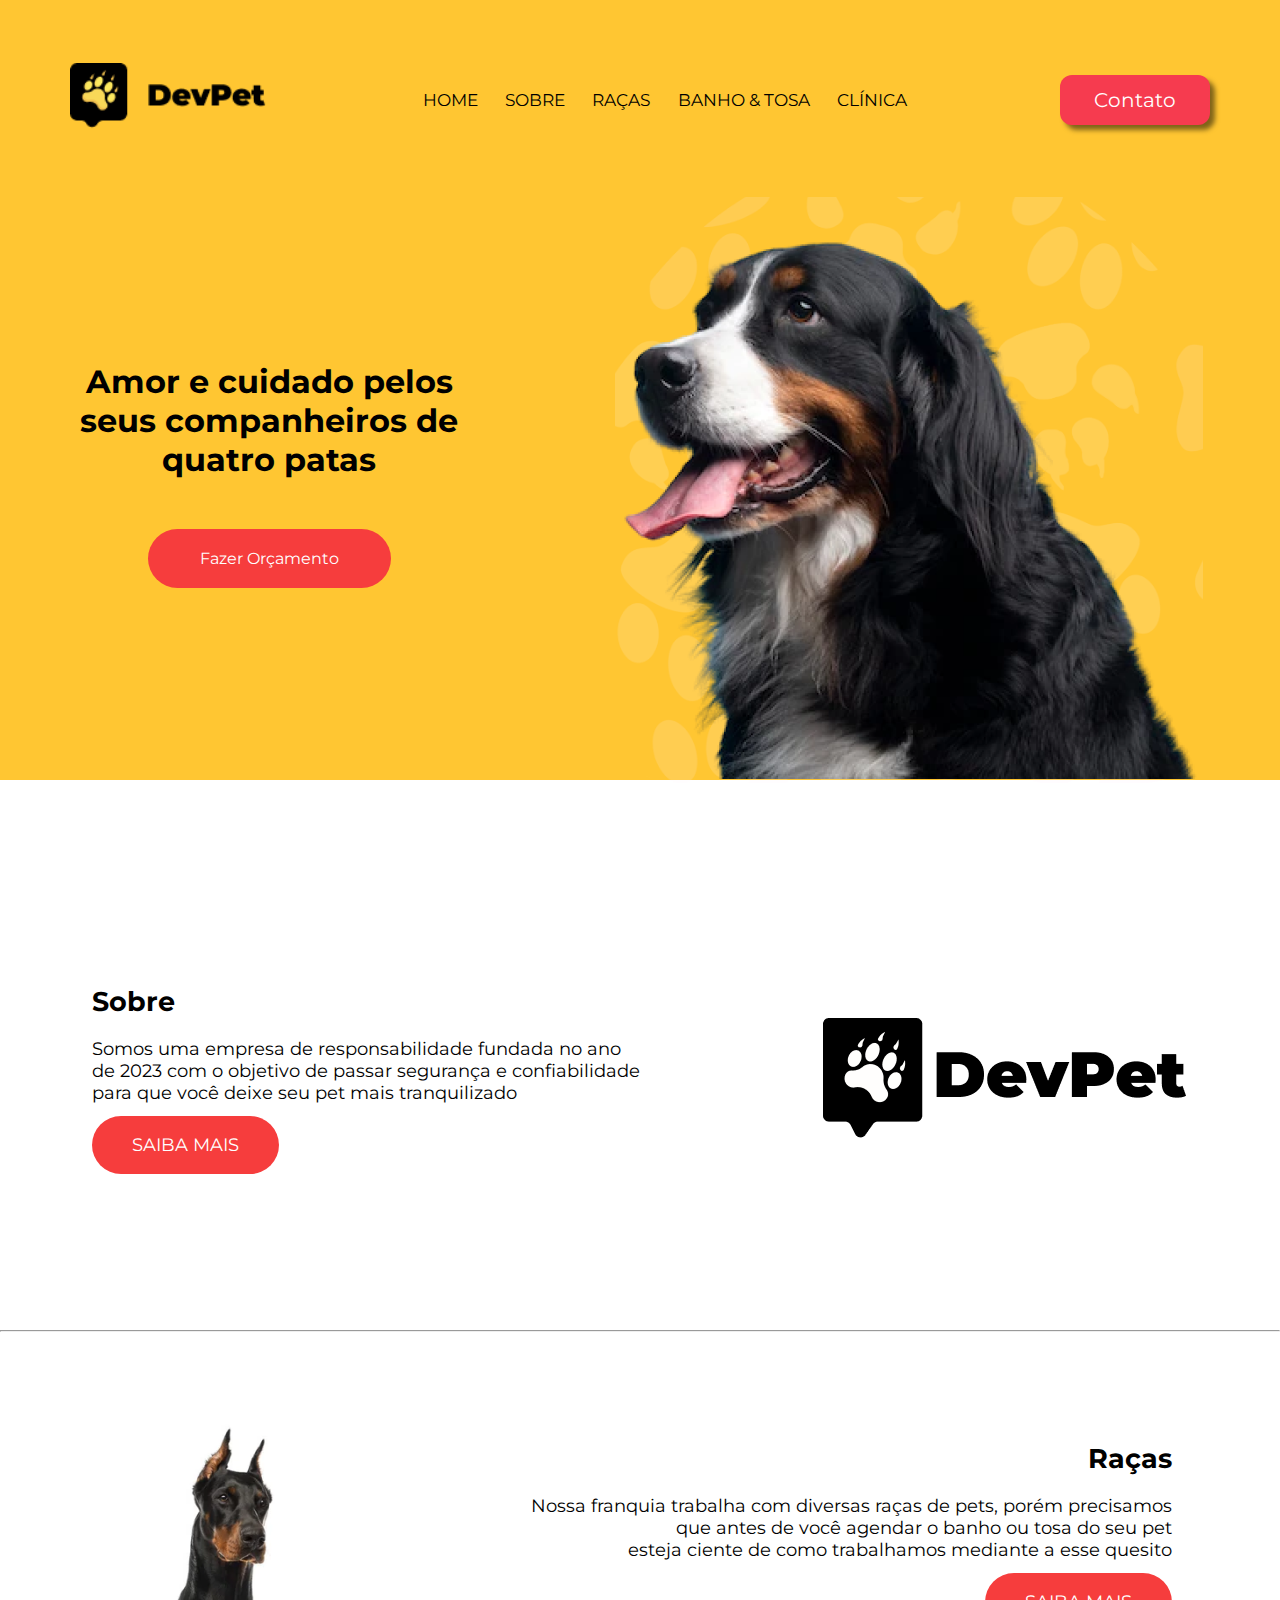
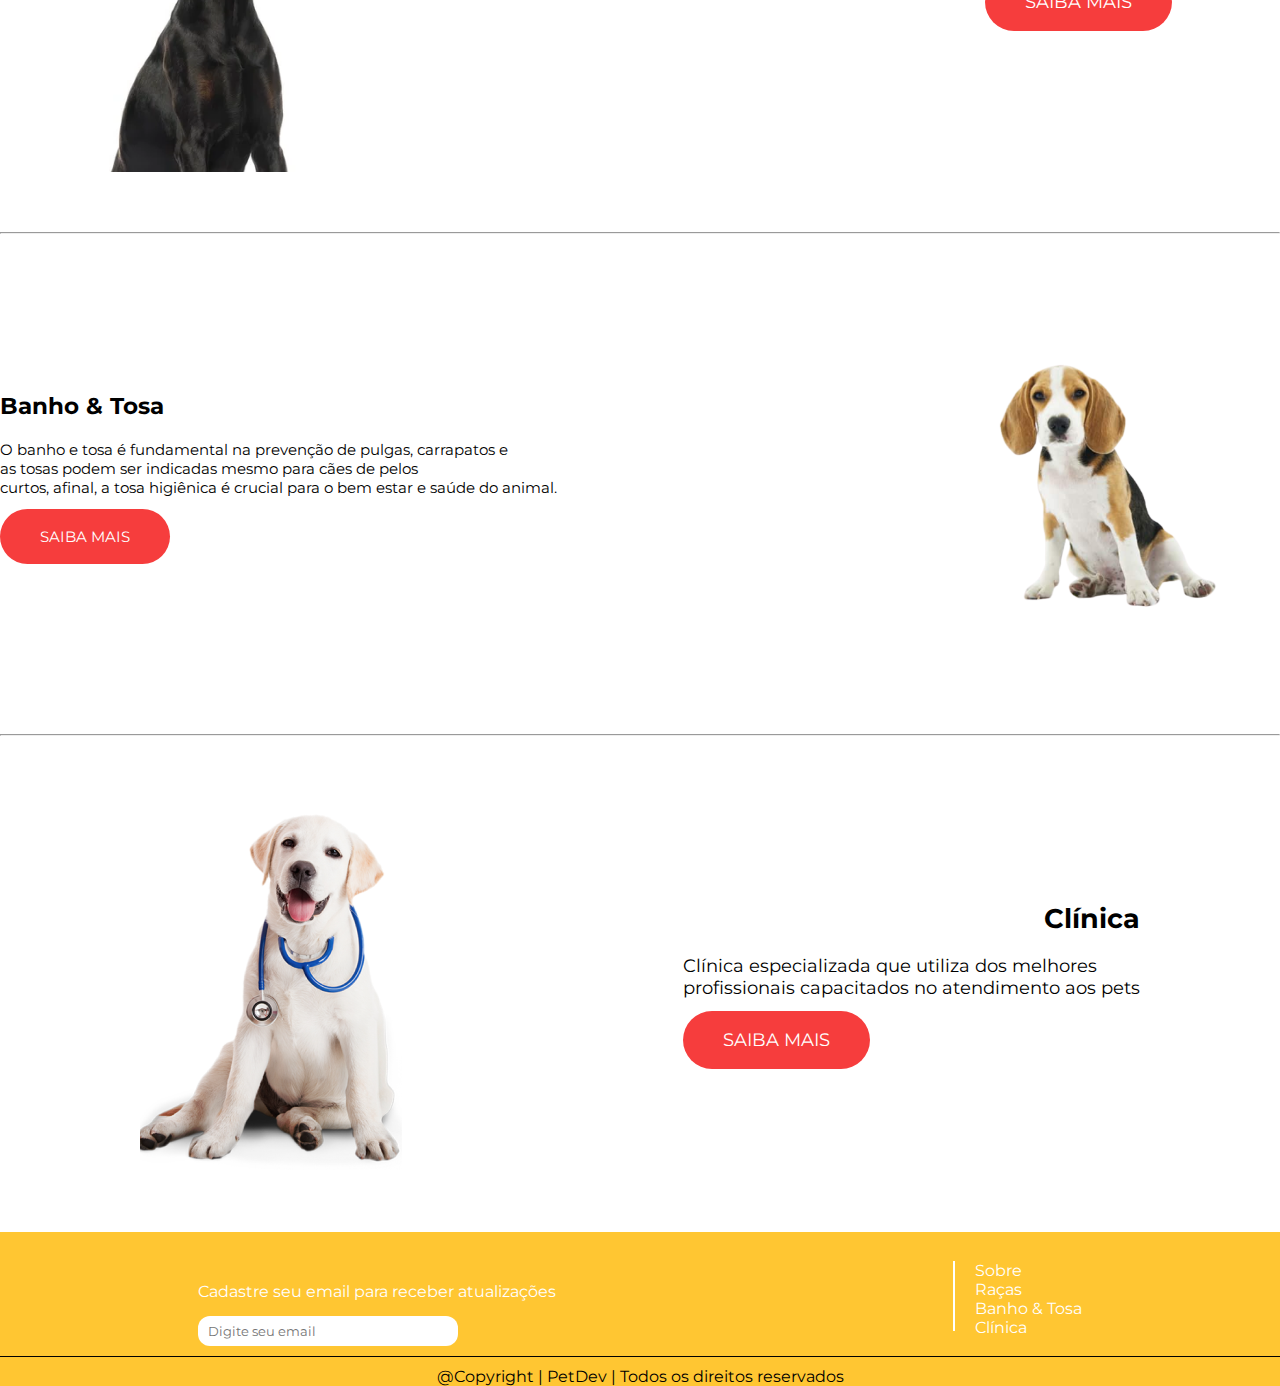
==== index.html @ 6041f7ef "first commit" ====
<!DOCTYPE html>
<html lang="pt">
  <head>
    <meta charset="UTF-8" />
    <meta http-equiv="X-UA-Compatible" content="IE=edge" />
    <meta name="viewport" content="width=device-width, initial-scale=1.0" />
    <link rel="stylesheet" href="./css/style.css" />
    <link rel="preconnect" href="https://fonts.googleapis.com" />
    <link rel="preconnect" href="https://fonts.gstatic.com" crossorigin />
    <link
      href="https://fonts.googleapis.com/css2?family=Montserrat:wght@600&display=swap"
      rel="stylesheet"
    />
    <title>DevPet</title>
  </head>
  <body>
    <nav>
      <div class="nav_bar">
          <a href="index.html"><img src="./imagens/logo_prin.png" class="logo" alt="" /></a>
       
          <ul id="menu_nav">
            <li class="items_nav"><a href="index.html">HOME</a></li>
            <li class="items_nav"><a href="./pages/sobre.html">SOBRE</a></li>
            <li class="items_nav"><a href="./pages/raças.html">RAÇAS</a></li>
            <li classnav="items_nav"><a href="./pages/banho.html">BANHO & TOSA</a></li>
            <li class="items_nav"><a href="./pages/clinica.html">CLÍNICA</a></li>
          </ul> 
      
        <button id="botao_contato"><a href="./pages/contato.html">Contato</a></button>

        <div class="mobileMenuIcon">
          <button onclick="menuShow()"><img src="./imagens/menu_black_logo.png" alt=""></button>
        </div>
        
      </div>
    </nav>
    <div class="mobileMenu">
      <ul id="menu_nav_mobile">
        <li class="items_nav"><a href="index.html">HOME</a></li>
        <li class="items_nav"><a href="./pages/sobre.html">SOBRE</a></li>
        <li class="items_nav"><a href="./pages/raças.html">RAÇAS</a></li>
        <li class="items_nav"><a href="./pages/banho.html">BANHO & TOSA</a></li>
        <li class="items_nav"><a href="./pages/clinica.html">CLÍNICA</a></li>
      </ul> 
      <button id="botao_contato_mobile"><a href="./pages/contato.html">Contato</a></button>
    </div>
    <header>
      <div class="conteudo_header">
        <div class="texto_esq">
          <div class="texto">
            <h1>
              Amor e cuidado pelos <br />
              seus companheiros de <br />
              quatro patas
            </h1>
            <div class="btn_orcamento"><a href="#">Fazer Orçamento</a></div>
          </div>
        </div>
        <div class="texto_dir">
            <div class="imagem_dog">
                <img src="./imagens/doguinho.png" alt="" />
              <div >
            
          </div>  
            </div>
          
        </div>
      </div>
    </header>
    <main>
      <div class="conteudo">
        <section class="sobre">
          <div class="sobre_esq"> 
            <div>
                <h2 class="section_title">Sobre</h2>
                <p>
                    Somos uma empresa de responsabilidade fundada no ano <br />
                    de 2023 com o objetivo de passar segurança e confiabilidade
                    <br />
                    para que você deixe seu pet mais tranquilizado
                </p>
                <div class="btn_sb"><a href="./pages/sobre.html">SAIBA MAIS</a></div>
            </div>
          </div>
          <div class="cachorro_1">
            <img src="./imagens/logo_sobre.png" alt="" />
          </div>
        </section>

        <hr/>

        <section class="racas_dir">
          <div class="cachorrinho_2">
            <img src="./imagens/dober.png" alt="">
        </div>

        <div class="racas_dir2">
            <h2 class="section_title2">Raças</h2>
                <p>Nossa franquia trabalha com diversas raças de pets, porém precisamos <br> que antes de você agendar o banho ou tosa do seu pet <br> esteja ciente de como trabalhamos mediante a esse quesito</p>
                <div class="btn_sb"><a href="./pages/raças.html">SAIBA MAIS</a></div>
              </div>
      
        </section>
        <hr>

        <section class="banho_tosa">
          <div class="banho_tosa_esq">
          <h2 class="section_title3">Banho & Tosa</h2>
            <p>O banho e tosa é fundamental na prevenção de pulgas, carrapatos e <br> as tosas podem ser indicadas mesmo para cães de pelos <br> curtos, afinal, a tosa higiênica é crucial para o bem estar e saúde do animal.</p>
            <div class="btn_sb"><a href="./pages/banho.html">SAIBA MAIS</a></div>
          </div>
        
        <div class="cachorrinho_3">
          <img src="./imagens/beagle.png" alt="">
        </div>
        </section>

        <hr>
        
        <section class="clinica">
          <div class="cachorrinho_4">
            <img src="./imagens/golden_clinico.png" alt="">
          </div>
          <div class="clinica_dir">
            <h2 class="section_title4">Clínica</h2>
            <p>Clínica especializada que utiliza dos melhores <br> profissionais capacitados no atendimento aos pets</p>
            <div class="btn_sb"><a href="./pages/clinica.html">SAIBA MAIS</a></div>
          </div>
        </section>
        <hr>
      </div>
    </main>







    <footer class="footer">
      <div class="footer_container">
        <div class="top_footer">
          <div class="input_container">
            <label for="email"
              >Cadastre seu email para receber atualizações</label
            >
            <input
              placeholder="Digite seu email"
              type="email"
              class="footer_input"
            />
          </div>
          <div class="footer_ul_container">
            <div class="vertical_separator"></div>
            <ul class="footer_ul">
              <li class="footer_ul_item"><a class="footer_ul_item" href="./pages/sobre.html">Sobre</a></li>
              <li class="footer_ul_item"><a class="footer_ul_item" href="./pages/raças.html">Raças</a></li>
              <li class="footer_ul_item"><a class="footer_ul_item" href="./pages/banho.html">Banho & Tosa </a></li>
              <li class="footer_ul_item"><a class="footer_ul_item" href="./pages/clinica.html">Clínica</a> </li>
            </ul>
          </div>
        </div>
        <div class="horizontal_separator"></div>
        <div class="bottom_footer"></div>
          <span 
            >@Copyright | PetDev | Todos os direitos reservados
          </span>
        </div>
      </div>
    </footer>
    <script src="./scripts/home.js"></script>
  </body>
</html>
---- css/style.css ----
@import url("https://fonts.googleapis.com/css2?family=Montserrat:wght@600&display=swap");

* {
  margin: 0;
  padding: 0;
  font-family: "Montserrat", sans-serif;
}

.nav_bar {
  width: 100%;
  height: 200px;
  display: flex;
  align-items: center;
  justify-content: space-around;
  font-family: "Montserrat", sans-serif;
  background-color: #ffc632;
}

.logo {
  width: 200px;
}

.mid_bar {
  width: 40%;
  align-items: center;
  justify-content: center;
  display: flex;
  font-size: 15px;
  justify-content: space-around;
}

#menu_nav {
  text-decoration: none;
  display: flex;
  justify-content: space-around;
  width: 40%;
  list-style: none;
  font-size: 17px;
}

.mobileMenuIcon {
  display: none;
}

.mobileMenu {
  display: none;
}

#menu_nav a {
  text-decoration: none;
  color: black;
}

.items_nav {
  position: relative;
}

.items_nav::before {
  content: "";
  position: absolute;
  bottom: 0;
  width: 100%;
  height: 2px;
  background-color: black;
  border-radius: 4px;
  scale: 0.1;
  transform-origin: left;
  transition: scale 0.25s;
}

.items_nav:hover::before {
  scale: 1;
}

.items_nav:hover {
  transition: transform 0.5s;
  transform: scale(1.2);
}

#botao_contato {
  color: white;
  background-color: #f63b4f;
  text-decoration: none;
  border: 0;
  font-size: 20px;
  height: 50px;
  width: 150px;
  border-radius: 12px;
  box-shadow: 5px 5px 5px 0px rgba(0, 0, 0, 0.5);
  cursor: pointer;
}

#botao_contato a {
  text-decoration: none;
  color: white;
}

.formulario {
  display: flex;
  justify-content: center;
  align-items: center;
  flex-direction: column;
}
.contato_container {
  height: 700px;
  width: 400px;
  right: 0;
  position: fixed;
  z-index: 1;
  background-color: white;
  border: 1px solid black;
  border-radius: 20px;
  margin-right: 30px;
}
.contato_titulo {
  border-radius: 10px 10px 0 0;
  background-color: #ffc632;
  border-top: 1px solid black;
  text-align: center;
  height: 70px;
  display: flex;
  align-items: center;
  justify-content: center;
}
.input_container {
  color: black;
  display: flex;
  flex-direction: column;
  gap: 10px;
  margin-top: 30px;
}
.contato_input {
  width: 300px;
  height: 30px;
  border-radius: 8px;
}
.conteudo_header {
  background-color: #ffc632;
  height: 580px;
  display: flex;
  margin: 0;
  padding: 0;
  justify-content: space-around;
  align-items: center;
  margin-bottom: 50px;
}
.redes {
  display: flex;
  justify-content: space-around;
  align-items: center;
  margin-top: 50px;
  width: 100%;
}
.contato_label {
  color: black;
}
.botao_enviar {
  width: 270px;
  height: 40px;
  border: 0;
  color: white;
  background-color: #f63b4f;
  font-size: 18px;
  border-radius: 10px;
  margin-top: 40px;
}
.texto_esq {
  width: 30%;
  display: flex;
  align-items: center;
  justify-content: center;
}

.texto {
  font-family: "Montserrat", sans-serif;
  text-align: center;
  width: 100%;
  display: flex;
  flex-direction: column;
  align-items: center;
  margin-top: 20px;
}

.btn_orcamento {
  margin: 70px;
  box-shadow: black (1px 1px);
  width: 100%;
}

.btn_orcamento a {
  text-decoration: none;
  color: white;
  background-color: #f63d3d;
  padding: 20px 52px;
  border-radius: 110px;
  text-align: center;
}

.conteudo {
  height: 2000px;
  margin-bottom: 2px;
}

.cachorro_1 {
  text-align: center;
  display: flex;
  align-items: center;
}

.sobre {
  height: 500px;
  display: flex;
  justify-content: space-around;
  font-size: 18px;
  align-items: center;
}

.btn_sb {
  margin-top: 30px;
  box-shadow: black (1px 1px);
  margin-bottom: 40px;
}

.btn_sb a {
  text-decoration: none;
  color: white;
  background-color: #f63d3d;
  padding: 18px 40px;
  border-radius: 50px;
  text-align: center;
  width: 100%;
  height: 100%;
}

.section_title {
  margin-top: 20px;
  margin-bottom: 20px;
}

.cachorrinho_01 {
  justify-content: space-around;
}

.cachorrinho_1 img {
  margin-top: 16px;
  width: 100%;
  height: 100%;
}

.imagem_dog {
  background-image: url("../imagens/patinhas.png");
  background-position: 50% 20%;
  background-size: 120%;
  width: 100%;
  border-radius: 10%;
}

.section_title2 {
  margin-top: 20px;
  margin-bottom: 20px;
}

.racas_dir {
  height: 500px;
  display: flex;
  justify-content: space-around;
  font-size: 18px;
  align-items: center;
}

.racas_dir img {
  width: 100%;
  height: 100%;
}

.cachorrinho_2 img {
  margin-top: 16px;
  width: 100%;
  height: 100%;
}

.racas_dir2 {
  text-align: end;
  display: table-column;
  height: 260px;
  font-size: 18px;
  margin-bottom: 60px;
}

.banho_tosa {
  height: 500px;
  display: flex;
  justify-content: space-around;
  font-size: 18px;
  align-items: center;
}

.banho_tosa_esq {
  text-align: start;
  font-size: 18px;
  justify-content: space-around;
  display: table-column;
  text-align: left;
  width: 100%;
  font-size: 15px;
  margin-bottom: 10px;
}

.section_title3 {
  margin-top: 20px;
  margin-bottom: 20px;
}

.cachorrinho_3 img {
  margin-top: 16px;
  width: 100%;
  height: 100%;
}

.clinica {
  height: 500px;
  display: flex;
  justify-content: space-around;
  font-size: 18px;
  align-items: center;
}

.clinia_dir {
  text-align: end;
  display: table-column;
  height: 260px;
  font-size: 18px;
  margin-bottom: 60px;
}

.section_title4 {
  margin-top: 20px;
  margin-bottom: 20px;
  text-align: end;
}

.cachorrinho_4 img {
  margin-top: 16px;
  width: 100%;
  height: 100%;
}

.footer {
  background-color: #ffc632;
  height: 100%;
  padding-top: 20px;
}

.footer_container {
  display: flex;
  flex-direction: column;
  align-items: center;
  justify-content: center;
}

.top_footer {
  width: 100%;
  display: flex;
  align-items: center;
  justify-content: space-around;
}

.input_container {
  display: flex;
  flex-direction: column;
  color: white;
}

.footer_input {
  width: 250px;
  height: 30px;
  border-radius: 12px;
  padding-left: 10px;
  border: 0;
  margin-top: 5px;
}

.footer_ul_container {
  display: flex;
}

.vertical_separator {
  height: 70px;
  margin-right: 20px;
  width: 2px;
  background-color: white;
}

.horizontal_separator {
  height: 1px;
  background-color: black;
  width: 100%;
  margin: 10px 0;
}

.footer_ul {
  list-style: none;
  color: white;
}

.footer_ul_item {
  cursor: pointer;
  color: white;
  text-decoration: none;
}

.footer_ul_item:hover {
  transform: scale(1.1);
  transition: transform 0.3s;
}

.footer_copyright {
  color: white;
}

@media screen and (max-width: 1180px) {
  #menu_nav {
    font-size: 15px;
    gap: 3%;
  }

  #botao_contato {
    width: 100px;
    font-size: 17px;
    padding: 10px;
    margin-left: 15px;
  }
}

@media screen and (max-width: 1050px) {
  #menu_nav {
    gap: 2%;
    width: 60%;
  }
  .texto_esq h1 {
    font-size: 30px;
  }
  .sobre {
    font-size: 15px;
  }

  .clinica {
    font-size: 15px;
  }

  .banho_tosa {
    font-size: 15px;
  }

  .racas_dir {
    font-size: 15px;
  }

  .conteudo_header {
    margin-bottom: 50px;
  }
}

@media screen and (max-width: 1000px) {
  .texto_dir {
    width: 50%;
    height: 69%;
  }

  .imagem_dog {
    width: 400px;
    height: 500px;
  }

  .imagem_dog img {
    width: 420px;
    height: 490px;
  }

  .cachorro_1 {
    width: 200px;
  }

  .cachorro_1 img {
    width: 100%;
    height: 40%;
  }

  .cachorrinho_2 {
    width: 200px;
  }

  .cachorrinho_2 img {
    width: 100%;
    height: 100%;
  }

  .cachorrinho_3 {
    width: 200px;
  }

  .cachorrinho_3 img {
    width: 100%;
    height: 100%;
  }

  .cachorrinho_4 {
    width: 200px;
  }

  .cachorrinho_4 img {
    width: 100%;
    height: 100%;
  }

  .conteudo_header {
    justify-content: space-around;
  }

  .texto_esq h1 {
    font-size: 25px;
  }

  .section_title {
    font-size: 22px;
  }

  .section_title2 {
    font-size: 22px;
  }

  .section_title3 {
    font-size: 22px;
  }

  .section_title4 {
    font-size: 22px;
  }

  .sobre_esq {
    font-size: 15px;
  }
  .racas_dir p {
    font-size: 15px;
  }

  .banho_tosa_esq p {
    font-size: 15px;
  }
}

@media screen and (max-width: 1000px) {
  #menu_nav {
    width: 60%;
  }

  .logo {
    width: 150px;
  }

  #botao_contato {
    margin-right: 0px;
    margin-left: 0px;
  }

  .mid_bar {
    margin: 0px;
    font-size: 14px;
  }
}

@media screen and (max-width: 840px) {
  .conteudo_header {
    display: flex;
    justify-content: center;
    align-items: center;
  }
  #menu_nav {
    display: none;
  }

  #botao_contato {
    display: none;
  }

  .nav_bar {
    justify-content: space-between;
  }

  .conteudo_header {
    flex-direction: column;
    display: flex;
    justify-content: space-between;
    margin-bottom: 0%;
  }
  
  .conteudo{
    height: 100%;
  }

  .texto_dir {
    width: 40%;
    height: 50%;
    margin-bottom: 0%;
  }

  .imagem_dog {
    width: 100%;
    height: 100%;
  }

  .imagem_dog img {
    width: 100%;
    height: 100%;
  }

  .texto_esq {
    width: 100%;
    margin-bottom: 0%;
  }

  .texto_esq h1 {
    font-size: 30px;
  }

  .nav_bar {
    width: 100%;
  }
  .nav_bar {
    display: flex;
    justify-content: space-around;
  }

  .mobileMenuIcon {
    display: block;
  }

  .mobileMenu {
    justify-content: center;
    text-align: center;
    align-items: center;
    width: 100%;
  }
  .mobileMenuIcon img {
    width: 40px;
    height: 40px;
  }
  .mobileMenuIcon button {
    background-color: transparent;
    border-color: transparent;
    cursor: pointer;
  }

  #menu_nav_mobile {
    padding: 15px;
    text-decoration: none;
    list-style: none;
  }

  #menu_nav_mobile a {
    display: flex;
    flex-direction: column;
    text-align: center;
    padding-bottom: 1rem;
    text-decoration: none;
    text-decoration: none;
    color: black;
  }

  #botao_contato_mobile {
    border: none;
    padding: 10px;
    background-color: #ffc632;

    margin-bottom: 40px;
  }

  #botao_contato_mobile a {
    color: white;
    text-decoration: none;
    background-color: red;
    border-radius: 15px;
    padding: 15px;

    font-size: 20px;
  }
  .open {
    display: block;
    background-color: #ffc632;
    font-size: 20px;
  }
  .items_nav::before {
    display: none;
  }

  .cachorrinho_3 {
    display: none;
  }



  .sobre {
    flex-direction: column;
    justify-content: center;
    align-items: center;
  }

  .sobre_esq {
    display: flex;
    justify-content: center;
    align-items: center;
    text-align: center;
   
  }

  .cachorro_1 img {
    display: none;
    width: 100%;
    height: 100%;
  }

  .racas_dir {
    flex-direction: column;
    justify-content: center;
    align-items: center;

    
  }

  .racas_dir2 {
    display: flex;
    justify-content: center;
    align-items: center;
    text-align: center;
    flex-direction: column;
    margin-bottom: 0%;
  }

  .cachorrinho_2 {
    width: 50%;
    height: 50%;
    justify-content: center;
    display: none;
    
  }

  .cachorrinho_2 img {
    display: none;
    width: 50%;
    height: 100%;
  }

  .banho_tosa {
    flex-direction: column;
    justify-content: center;
    align-items: center;
    
    
  }

  .banho_tosa_esq {
    display: flex;
    justify-content: center;
    align-items: center;
    text-align: center;
    flex-direction: column;
    margin-bottom: 0%;
  }

  .clinica {
    flex-direction: column;
    justify-content: center;
    align-items: center;
    
  }

  .clinica_dir {
    display: flex;
    justify-content: center;
    align-items: center;
    justify-content: center;
    flex-direction: column;
  }

  .clinica_dir p {
    text-align: center;
    display: flex;
    justify-content: center;
    align-items: center;
  }

  .cachorrinho_4 {
    width: 30%;
    margin-top: 20px;
  }

  .cachorrinho_4 img {
    display: none;
    height: 100%;
  }
}

@media screen and (max-width: 525px) {
  .top_footer {
    flex-direction: column;
    display: flex;
    align-items: center;
    justify-content: center;
  }

  .imagem_dog {
    width: 250px;
    justify-content: center;
    align-items: center;
    text-align: center;


  }

  .texto_dir{
    width: 50%;
  }

  .input_container {
    margin-bottom: 30px;
    text-align: center;
    align-items: center;
    justify-content: center;
    display: flex;
  }

  .footer_input {
    display: flex;
    align-items: center;
    justify-content: center;
    text-align: center;
  }
}
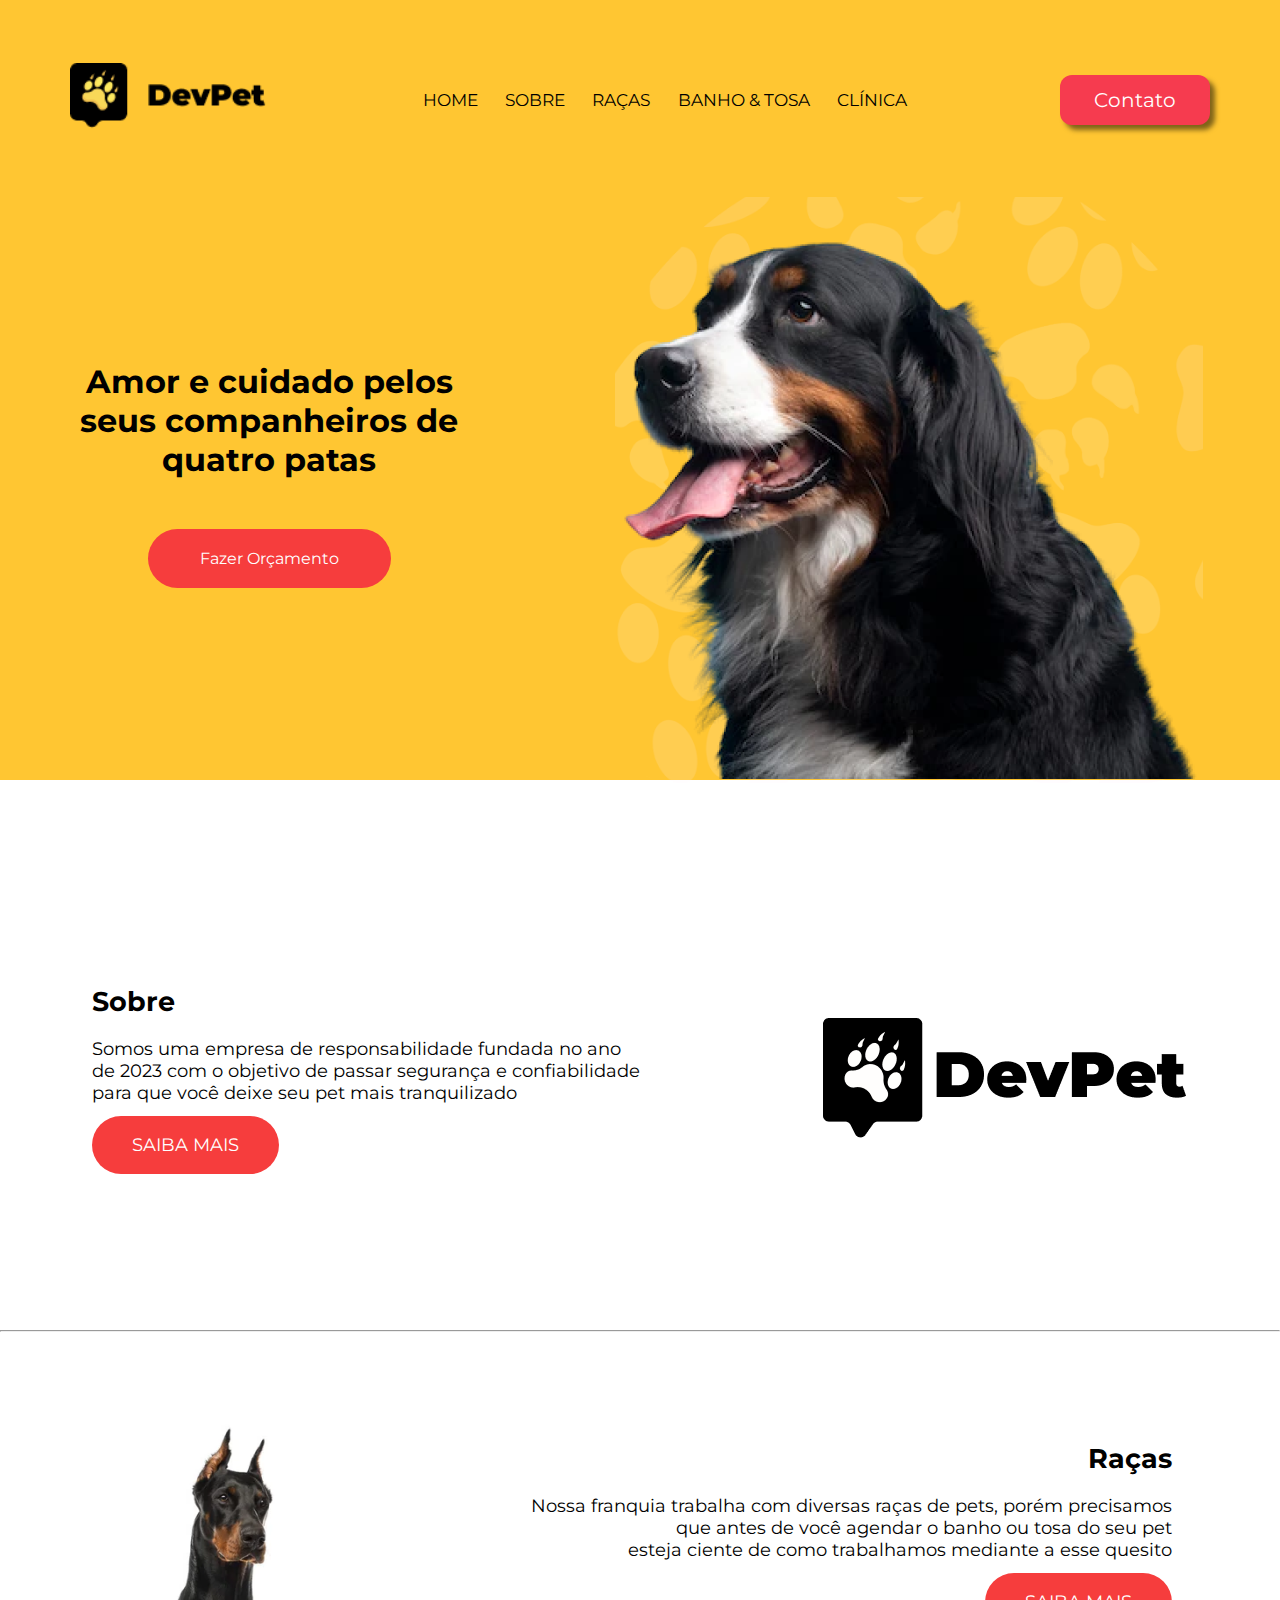
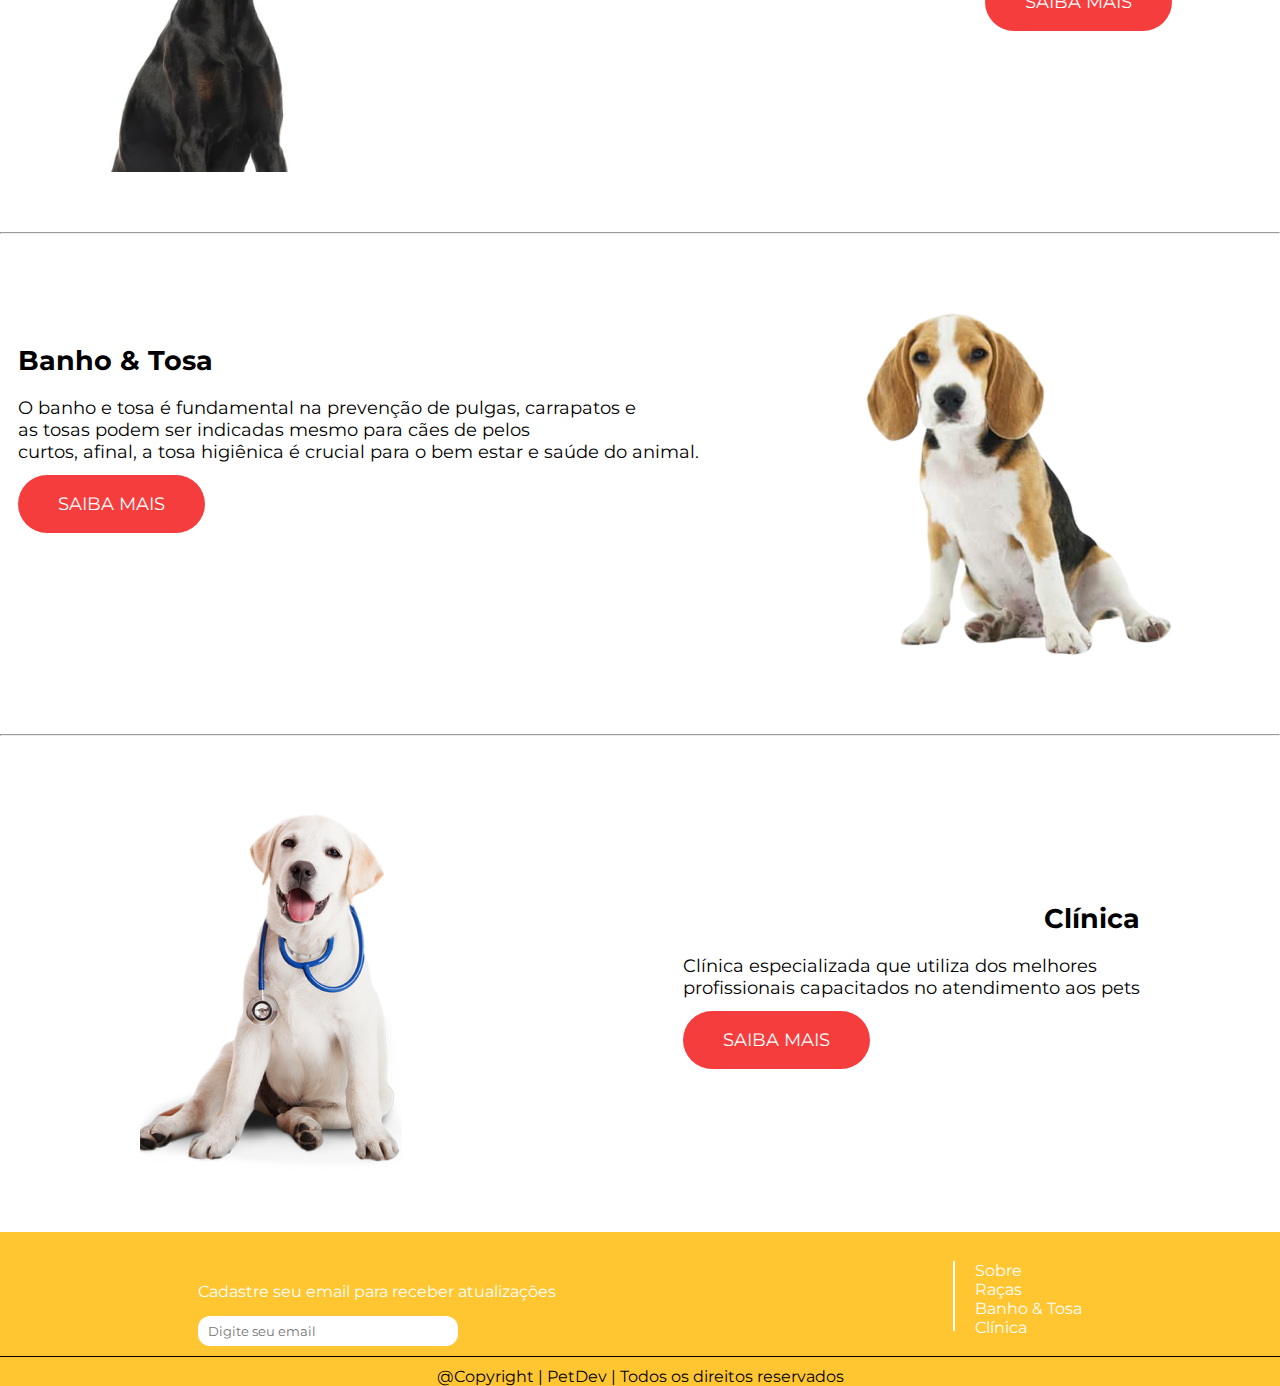
==== commit b39a8e79: "update 1.1" ====
--- a/index.html
+++ b/index.html
@@ -53,7 +53,7 @@
               seus companheiros de <br />
               quatro patas
             </h1>
-            <div class="btn_orcamento"><a href="#">Fazer Orçamento</a></div>
+            <div class="btn_orcamento"><a href="./pages/contato.html">Fazer Orçamento</a></div>
           </div>
         </div>
         <div class="texto_dir">
--- a/css/style.css
+++ b/css/style.css
@@ -297,13 +297,11 @@
 
 .banho_tosa_esq {
   text-align: start;
+  display: table-column;
+  height: 260px;
   font-size: 18px;
-  justify-content: space-around;
-  display: table-column;
-  text-align: left;
-  width: 100%;
-  font-size: 15px;
-  margin-bottom: 10px;
+  margin-bottom: 60px;
+  align-items: center;
 }
 
 .section_title3 {
